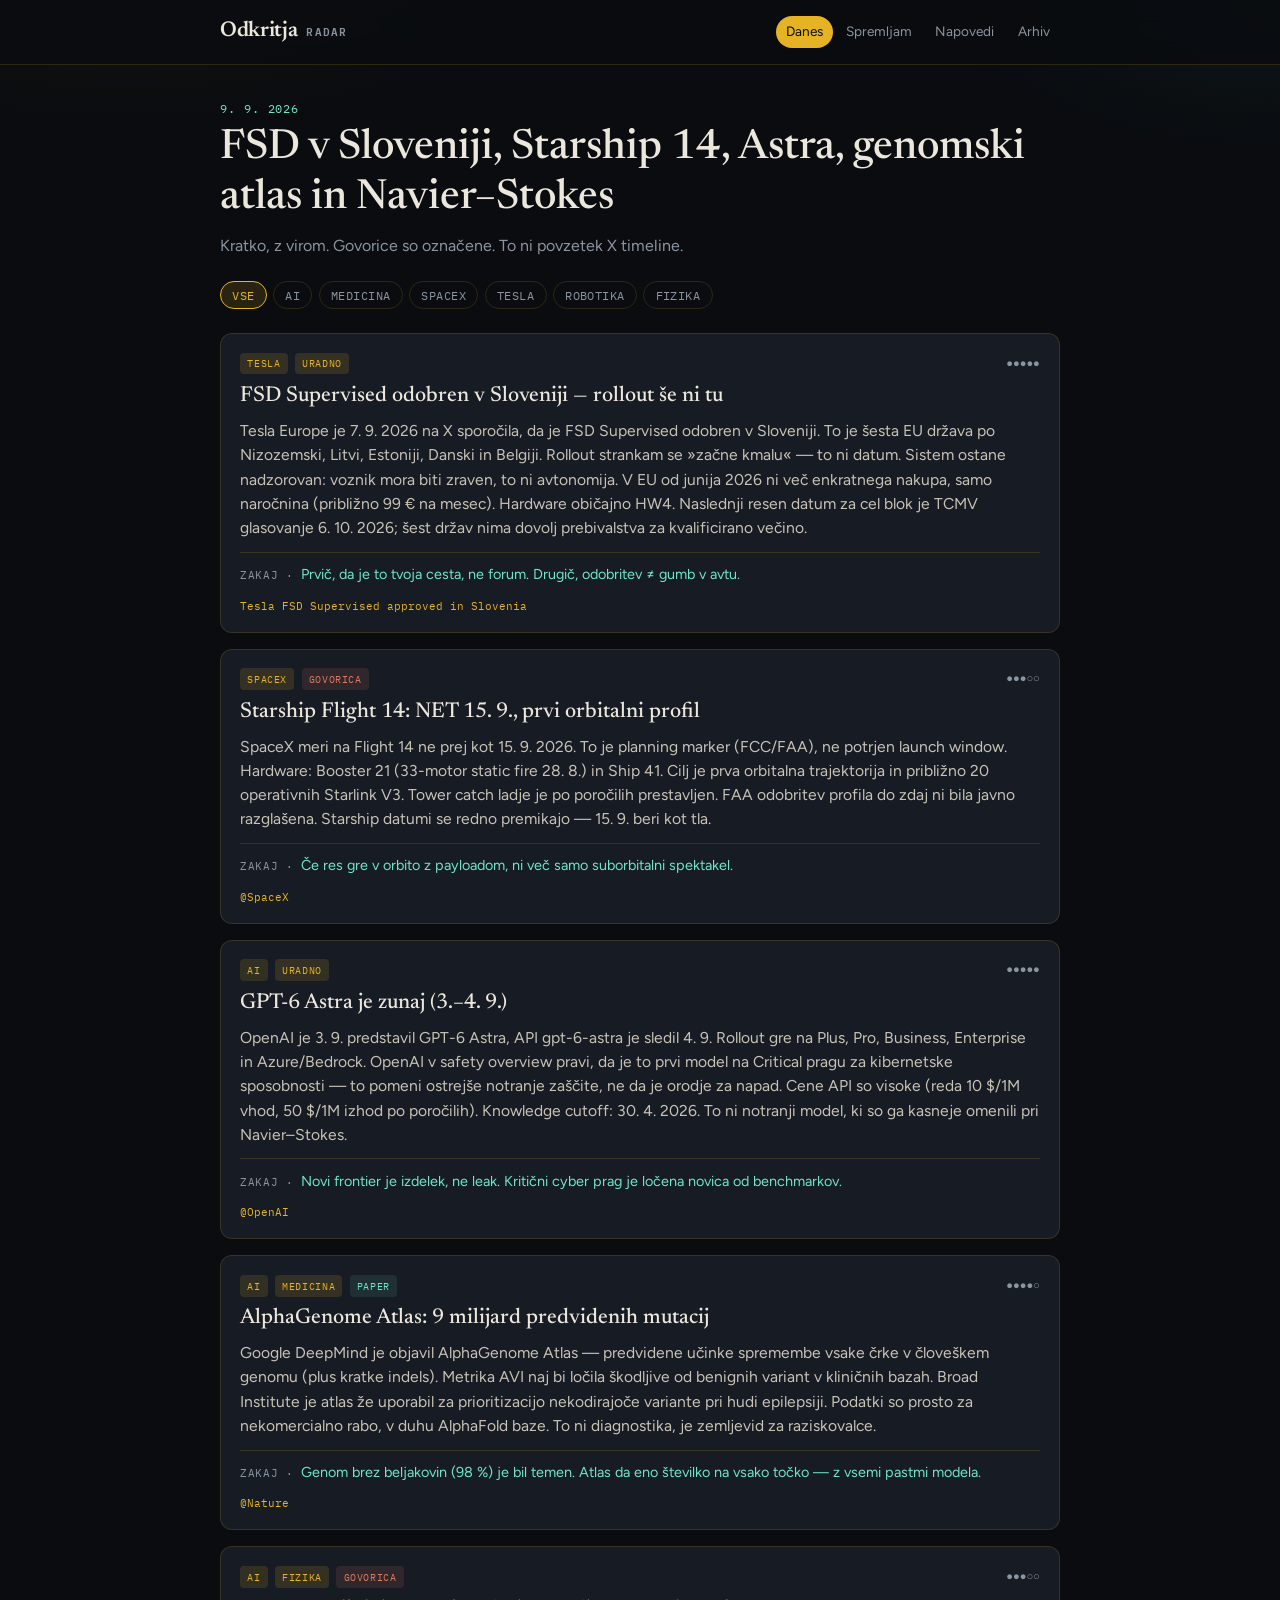
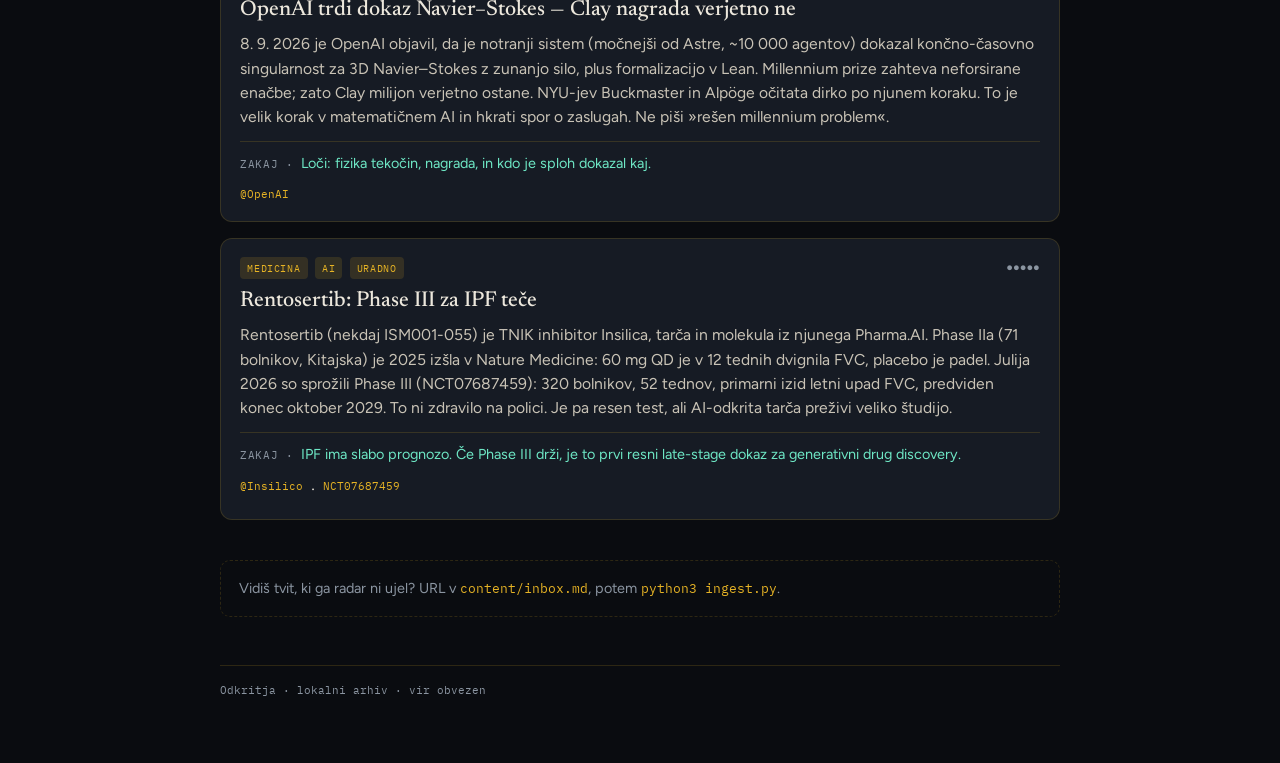
==== index.html @ 87d3150c "Prvi radar: statična stran, watchlist, ingest (RSS/inbox/x_search) in napovedi. Osebni dnevni brief " ====
<!DOCTYPE html>
<html lang="sl">
<head>
  <meta charset="UTF-8">
  <meta name="viewport" content="width=device-width, initial-scale=1">
  <meta name="description" content="Osebni dnevni radar: medicina, AI, SpaceX, Tesla. Ne news feed — 8–15 stvari, ki so zares nove.">
  <title>Odkritja — danes</title>
  <link rel="preconnect" href="https://fonts.googleapis.com">
  <link rel="preconnect" href="https://fonts.gstatic.com" crossorigin>
  <link href="https://fonts.googleapis.com/css2?family=Figtree:wght@400;500;600&family=IBM+Plex+Mono:wght@400;500&family=Newsreader:opsz,wght@6..72,500;6..72,600&display=swap" rel="stylesheet">
  <link rel="stylesheet" href="css/style.css">
</head>
<body>
  <header class="top">
    <div class="top-inner">
      <a class="brand" href="index.html"><strong>Odkritja</strong><span>radar</span></a>
      <nav class="links">
        <a class="active" href="index.html">Danes</a>
        <a href="spremljam.html">Spremljam</a>
        <a href="napovedi.html">Napovedi</a>
        <a href="arhiv.html">Arhiv</a>
      </nav>
    </div>
  </header>
  <main class="wrap">
    <section class="hero">
      <p class="meta" data-hero-meta>nalaganje…</p>
      <h1 data-hero-title>Dnevni radar</h1>
      <p class="lede">Kratko, z virom. Govorice so označene. To ni povzetek X timeline.</p>
    </section>
    <div class="filters" id="filters"></div>
    <div class="cards" id="cards"></div>
    <p class="inbox-hint">Vidiš tvit, ki ga radar ni ujel? URL v <code>content/inbox.md</code>, potem <code>python3 ingest.py</code>.</p>
    <footer class="foot">Odkritja · lokalni arhiv · vir obvezen</footer>
  </main>
  <script src="js/radar.js"></script>
  <script>Odkritja.initDanes();</script>
</body>
</html>
---- css/style.css ----
:root {
  --bg: #0a0c10;
  --bg-elev: #12161d;
  --bg-card: #161b24;
  --bg-card-hover: #1c2330;
  --paper: #ece7dc;
  --muted: #8b95a1;
  --amber: #e6b325;
  --amber-dim: rgba(230, 179, 37, 0.14);
  --mint: #6ee7c5;
  --coral: #e07a5f;
  --line: rgba(230, 179, 37, 0.16);
  --font-serif: "Newsreader", Georgia, serif;
  --font-sans: "Figtree", system-ui, sans-serif;
  --font-mono: "IBM Plex Mono", ui-monospace, monospace;
  --nav-h: 64px;
  --max: 880px;
}

*, *::before, *::after { box-sizing: border-box; margin: 0; padding: 0; }

html { font-size: 16px; }

body {
  font-family: var(--font-sans);
  background: var(--bg);
  color: var(--paper);
  line-height: 1.55;
  min-height: 100vh;
  -webkit-font-smoothing: antialiased;
}

body::before {
  content: "";
  position: fixed;
  inset: 0;
  pointer-events: none;
  background:
    radial-gradient(ellipse 80% 50% at 10% -10%, rgba(230, 179, 37, 0.07), transparent 50%),
    radial-gradient(ellipse 60% 40% at 100% 0%, rgba(110, 231, 197, 0.05), transparent 45%);
  z-index: 0;
}

a { color: var(--amber); text-decoration: none; }
a:hover { color: var(--mint); }

.wrap {
  position: relative;
  z-index: 1;
  max-width: var(--max);
  margin: 0 auto;
  padding: 0 1.25rem 4rem;
}

header.top {
  position: sticky;
  top: 0;
  z-index: 10;
  background: rgba(10, 12, 16, 0.86);
  backdrop-filter: blur(12px);
  border-bottom: 1px solid var(--line);
}

.top-inner {
  max-width: var(--max);
  margin: 0 auto;
  padding: 0 1.25rem;
  height: var(--nav-h);
  display: flex;
  align-items: center;
  justify-content: space-between;
  gap: 1rem;
}

.brand {
  display: flex;
  align-items: baseline;
  gap: 0.55rem;
  color: var(--paper);
  font-weight: 600;
  letter-spacing: -0.02em;
}

.brand strong {
  font-family: var(--font-serif);
  font-size: 1.35rem;
  font-weight: 600;
}

.brand span {
  font-family: var(--font-mono);
  font-size: 0.68rem;
  color: var(--muted);
  text-transform: uppercase;
  letter-spacing: 0.12em;
}

nav.links {
  display: flex;
  gap: 0.15rem;
  flex-wrap: wrap;
}

nav.links a {
  font-size: 0.85rem;
  color: var(--muted);
  padding: 0.35rem 0.65rem;
  border-radius: 999px;
}

nav.links a:hover,
nav.links a.active {
  color: var(--bg);
  background: var(--amber);
}

.hero {
  padding: 2.2rem 0 1.4rem;
}

.hero .meta {
  font-family: var(--font-mono);
  font-size: 0.72rem;
  color: var(--mint);
  letter-spacing: 0.08em;
  text-transform: uppercase;
}

.hero h1 {
  font-family: var(--font-serif);
  font-size: clamp(1.8rem, 4vw, 2.6rem);
  font-weight: 500;
  line-height: 1.2;
  margin: 0.4rem 0 0.6rem;
}

.hero p.lede {
  color: var(--muted);
  max-width: 40rem;
}

.filters {
  display: flex;
  flex-wrap: wrap;
  gap: 0.4rem;
  margin: 0 0 1.5rem;
}

.filters button {
  font-family: var(--font-mono);
  font-size: 0.72rem;
  letter-spacing: 0.04em;
  text-transform: uppercase;
  border: 1px solid var(--line);
  background: transparent;
  color: var(--muted);
  padding: 0.35rem 0.7rem;
  border-radius: 999px;
  cursor: pointer;
}

.filters button:hover,
.filters button.on {
  border-color: var(--amber);
  color: var(--amber);
  background: var(--amber-dim);
}

.search {
  width: 100%;
  margin-bottom: 1.25rem;
  font-family: var(--font-sans);
  font-size: 1rem;
  background: var(--bg-elev);
  border: 1px solid var(--line);
  color: var(--paper);
  padding: 0.7rem 0.9rem;
  border-radius: 8px;
}

.search:focus {
  outline: 1px solid var(--amber);
}

.cards { display: grid; gap: 1rem; }

.card {
  background: var(--bg-card);
  border: 1px solid var(--line);
  border-radius: 12px;
  padding: 1.15rem 1.2rem 1.05rem;
}

.card:hover { background: var(--bg-card-hover); }

.card .row {
  display: flex;
  flex-wrap: wrap;
  align-items: center;
  gap: 0.45rem;
  margin-bottom: 0.55rem;
}

.pill {
  font-family: var(--font-mono);
  font-size: 0.65rem;
  letter-spacing: 0.06em;
  text-transform: uppercase;
  padding: 0.18rem 0.45rem;
  border-radius: 4px;
  background: var(--amber-dim);
  color: var(--amber);
}

.pill.status-paper { color: var(--mint); background: rgba(110, 231, 197, 0.1); }
.pill.status-uradno { color: var(--amber); }
.pill.status-govorica { color: var(--coral); background: rgba(224, 122, 95, 0.12); }
.pill.status-napoved { color: var(--paper); background: rgba(236, 231, 220, 0.08); }
.pill.status-open { color: var(--amber); }
.pill.status-hit { color: var(--mint); background: rgba(110, 231, 197, 0.12); }
.pill.status-miss { color: var(--coral); background: rgba(224, 122, 95, 0.12); }
.pill.status-partial { color: var(--paper); }
.pill.status-zapadlo { color: var(--coral); }

.stars {
  font-family: var(--font-mono);
  font-size: 0.7rem;
  color: var(--muted);
  margin-left: auto;
}

.card h2 {
  font-family: var(--font-serif);
  font-size: 1.35rem;
  font-weight: 500;
  line-height: 1.25;
  margin-bottom: 0.55rem;
}

.card .body {
  color: #c9c3b6;
  font-size: 0.98rem;
}

.card .why {
  margin-top: 0.7rem;
  padding-top: 0.65rem;
  border-top: 1px solid var(--line);
  font-size: 0.9rem;
  color: var(--mint);
}

.card .why::before {
  content: "Zakaj · ";
  font-family: var(--font-mono);
  font-size: 0.68rem;
  letter-spacing: 0.06em;
  text-transform: uppercase;
  color: var(--muted);
}

.viri {
  margin-top: 0.75rem;
  display: flex;
  flex-wrap: wrap;
  gap: 0.5rem;
}

.viri a {
  font-family: var(--font-mono);
  font-size: 0.7rem;
}

.empty, .napaka {
  color: var(--muted);
  padding: 2rem 0;
}

.watch-status {
  color: #c9c3b6;
  margin: 0.4rem 0 0.6rem;
}

.watch-next {
  font-family: var(--font-mono);
  font-size: 0.75rem;
  color: var(--amber);
}

.zgodovina {
  margin-top: 0.8rem;
  padding-left: 1rem;
  border-left: 2px solid var(--line);
  list-style: none;
}

.zgodovina li {
  font-size: 0.85rem;
  color: var(--muted);
  margin-bottom: 0.4rem;
}

.zgodovina time {
  font-family: var(--font-mono);
  font-size: 0.7rem;
  color: var(--amber);
  margin-right: 0.4rem;
}

.claim {
  font-family: var(--font-serif);
  font-size: 1.25rem;
  margin: 0.4rem 0 0.6rem;
}

.razsodba {
  margin-top: 0.5rem;
  color: var(--muted);
  font-size: 0.9rem;
}

.inbox-hint {
  margin-top: 2.5rem;
  padding: 1rem 1.1rem;
  border: 1px dashed var(--line);
  border-radius: 10px;
  color: var(--muted);
  font-size: 0.9rem;
}

.inbox-hint code {
  font-family: var(--font-mono);
  font-size: 0.8rem;
  color: var(--amber);
}

footer.foot {
  margin-top: 3rem;
  padding-top: 1rem;
  border-top: 1px solid var(--line);
  font-family: var(--font-mono);
  font-size: 0.7rem;
  color: var(--muted);
}

.kalendar {
  display: flex;
  flex-wrap: wrap;
  gap: 0.4rem;
  margin-bottom: 1.5rem;
}

.kalendar a, .kalendar button {
  font-family: var(--font-mono);
  font-size: 0.75rem;
  border: 1px solid var(--line);
  background: var(--bg-card);
  color: var(--paper);
  padding: 0.35rem 0.55rem;
  border-radius: 6px;
  cursor: pointer;
}

.kalendar a.on, .kalendar button.on {
  background: var(--amber);
  color: var(--bg);
  border-color: var(--amber);
}

@media (max-width: 640px) {
  .brand span { display: none; }
  nav.links a { padding: 0.3rem 0.45rem; font-size: 0.78rem; }
  .card h2 { font-size: 1.18rem; }
}
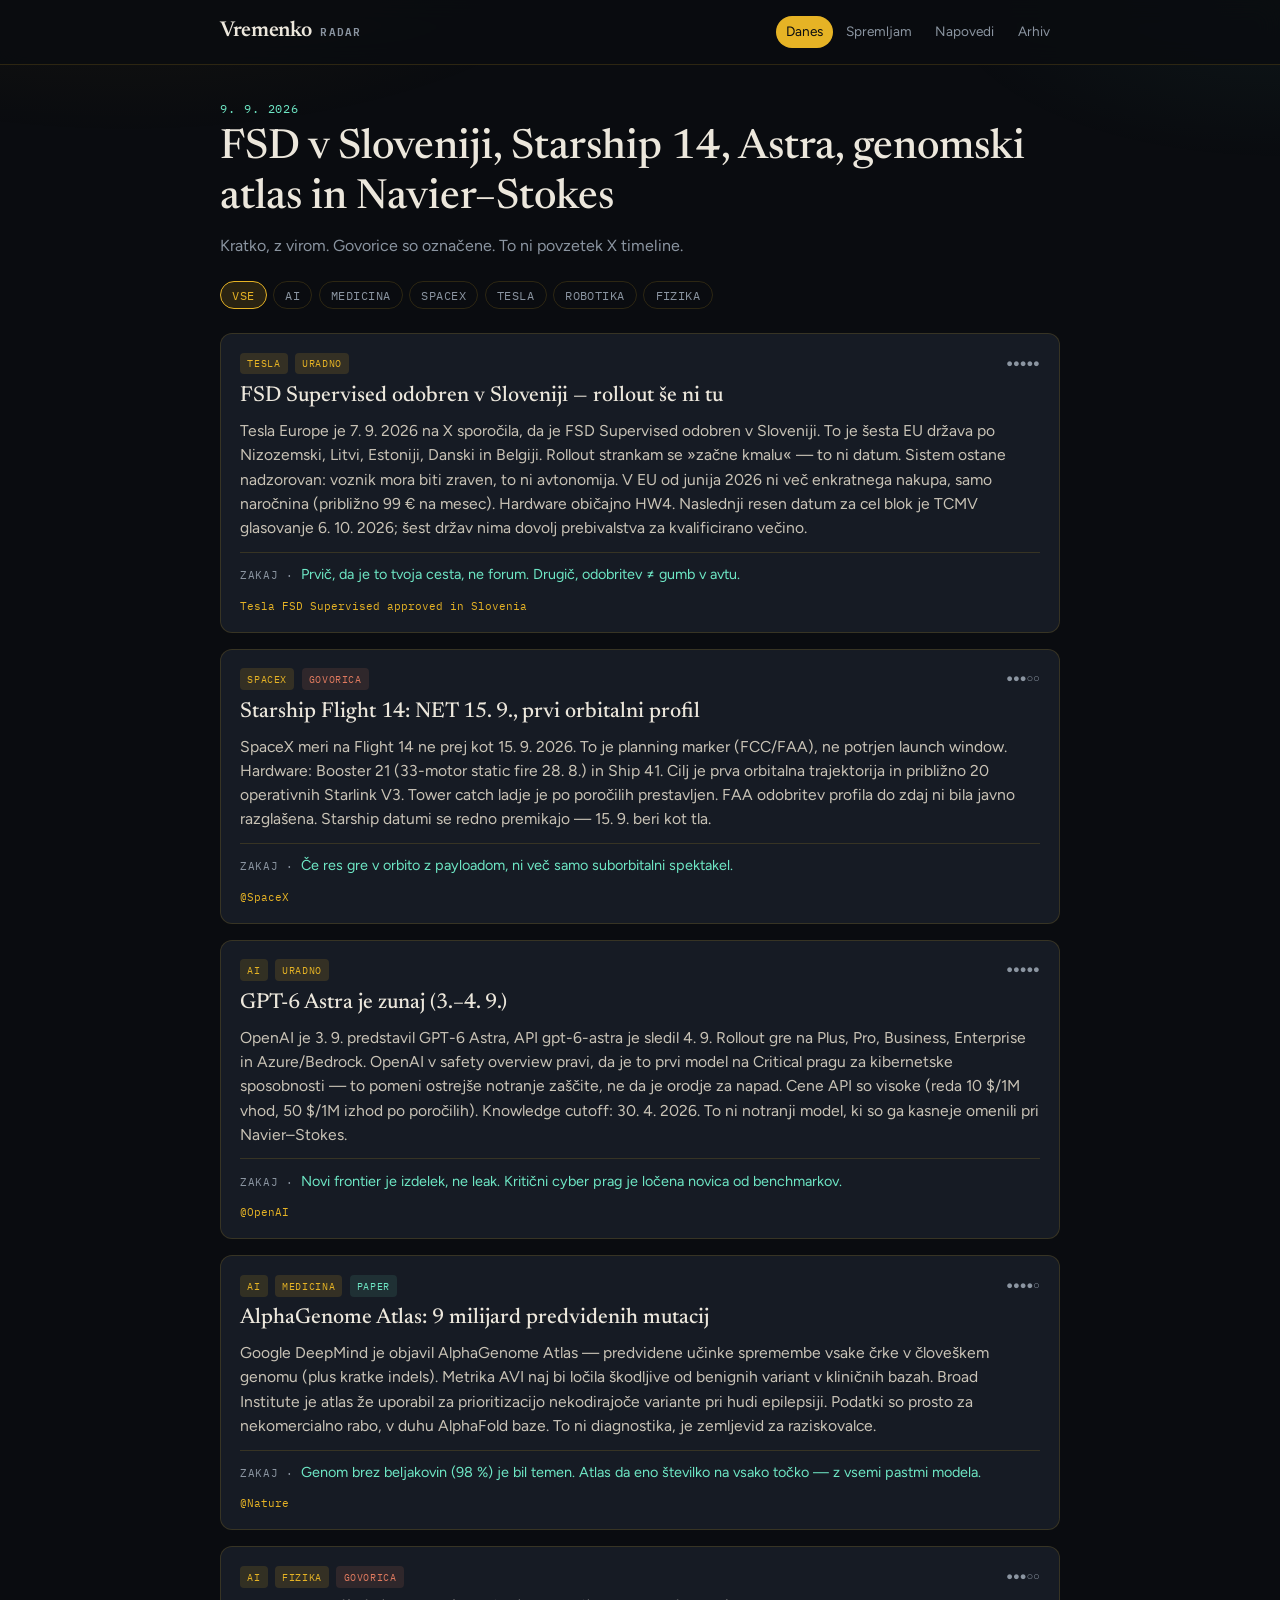
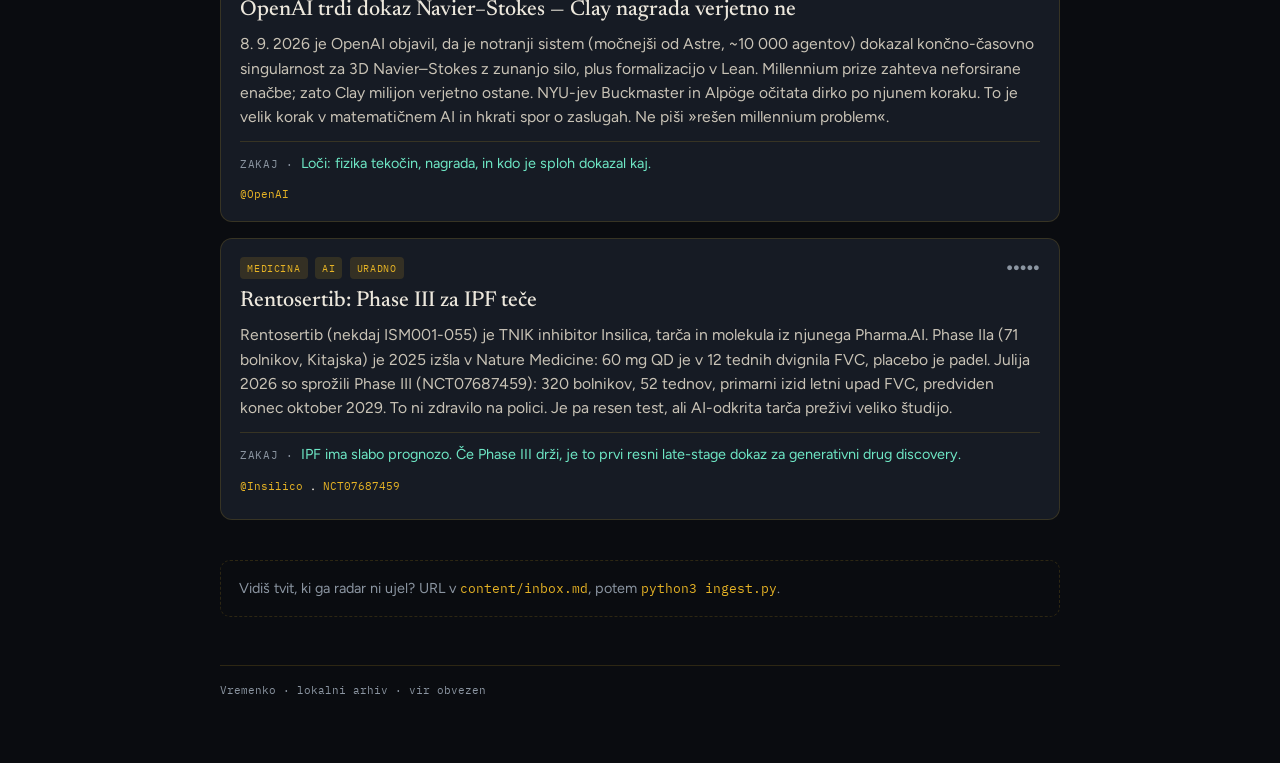
==== commit 139d4dd5: "Preimenuj radar v Vremenko. Ime na strani in v ingestu, da ga na Vercelu uvoziš pod tem imenom. Co-A" ====
--- a/index.html
+++ b/index.html
@@ -4,7 +4,7 @@
   <meta charset="UTF-8">
   <meta name="viewport" content="width=device-width, initial-scale=1">
   <meta name="description" content="Osebni dnevni radar: medicina, AI, SpaceX, Tesla. Ne news feed — 8–15 stvari, ki so zares nove.">
-  <title>Odkritja — danes</title>
+  <title>Vremenko — danes</title>
   <link rel="preconnect" href="https://fonts.googleapis.com">
   <link rel="preconnect" href="https://fonts.gstatic.com" crossorigin>
   <link href="https://fonts.googleapis.com/css2?family=Figtree:wght@400;500;600&family=IBM+Plex+Mono:wght@400;500&family=Newsreader:opsz,wght@6..72,500;6..72,600&display=swap" rel="stylesheet">
@@ -13,7 +13,7 @@
 <body>
   <header class="top">
     <div class="top-inner">
-      <a class="brand" href="index.html"><strong>Odkritja</strong><span>radar</span></a>
+      <a class="brand" href="index.html"><strong>Vremenko</strong><span>radar</span></a>
       <nav class="links">
         <a class="active" href="index.html">Danes</a>
         <a href="spremljam.html">Spremljam</a>
@@ -31,9 +31,9 @@
     <div class="filters" id="filters"></div>
     <div class="cards" id="cards"></div>
     <p class="inbox-hint">Vidiš tvit, ki ga radar ni ujel? URL v <code>content/inbox.md</code>, potem <code>python3 ingest.py</code>.</p>
-    <footer class="foot">Odkritja · lokalni arhiv · vir obvezen</footer>
+    <footer class="foot">Vremenko · lokalni arhiv · vir obvezen</footer>
   </main>
   <script src="js/radar.js"></script>
-  <script>Odkritja.initDanes();</script>
+  <script>Vremenko.initDanes();</script>
 </body>
 </html>
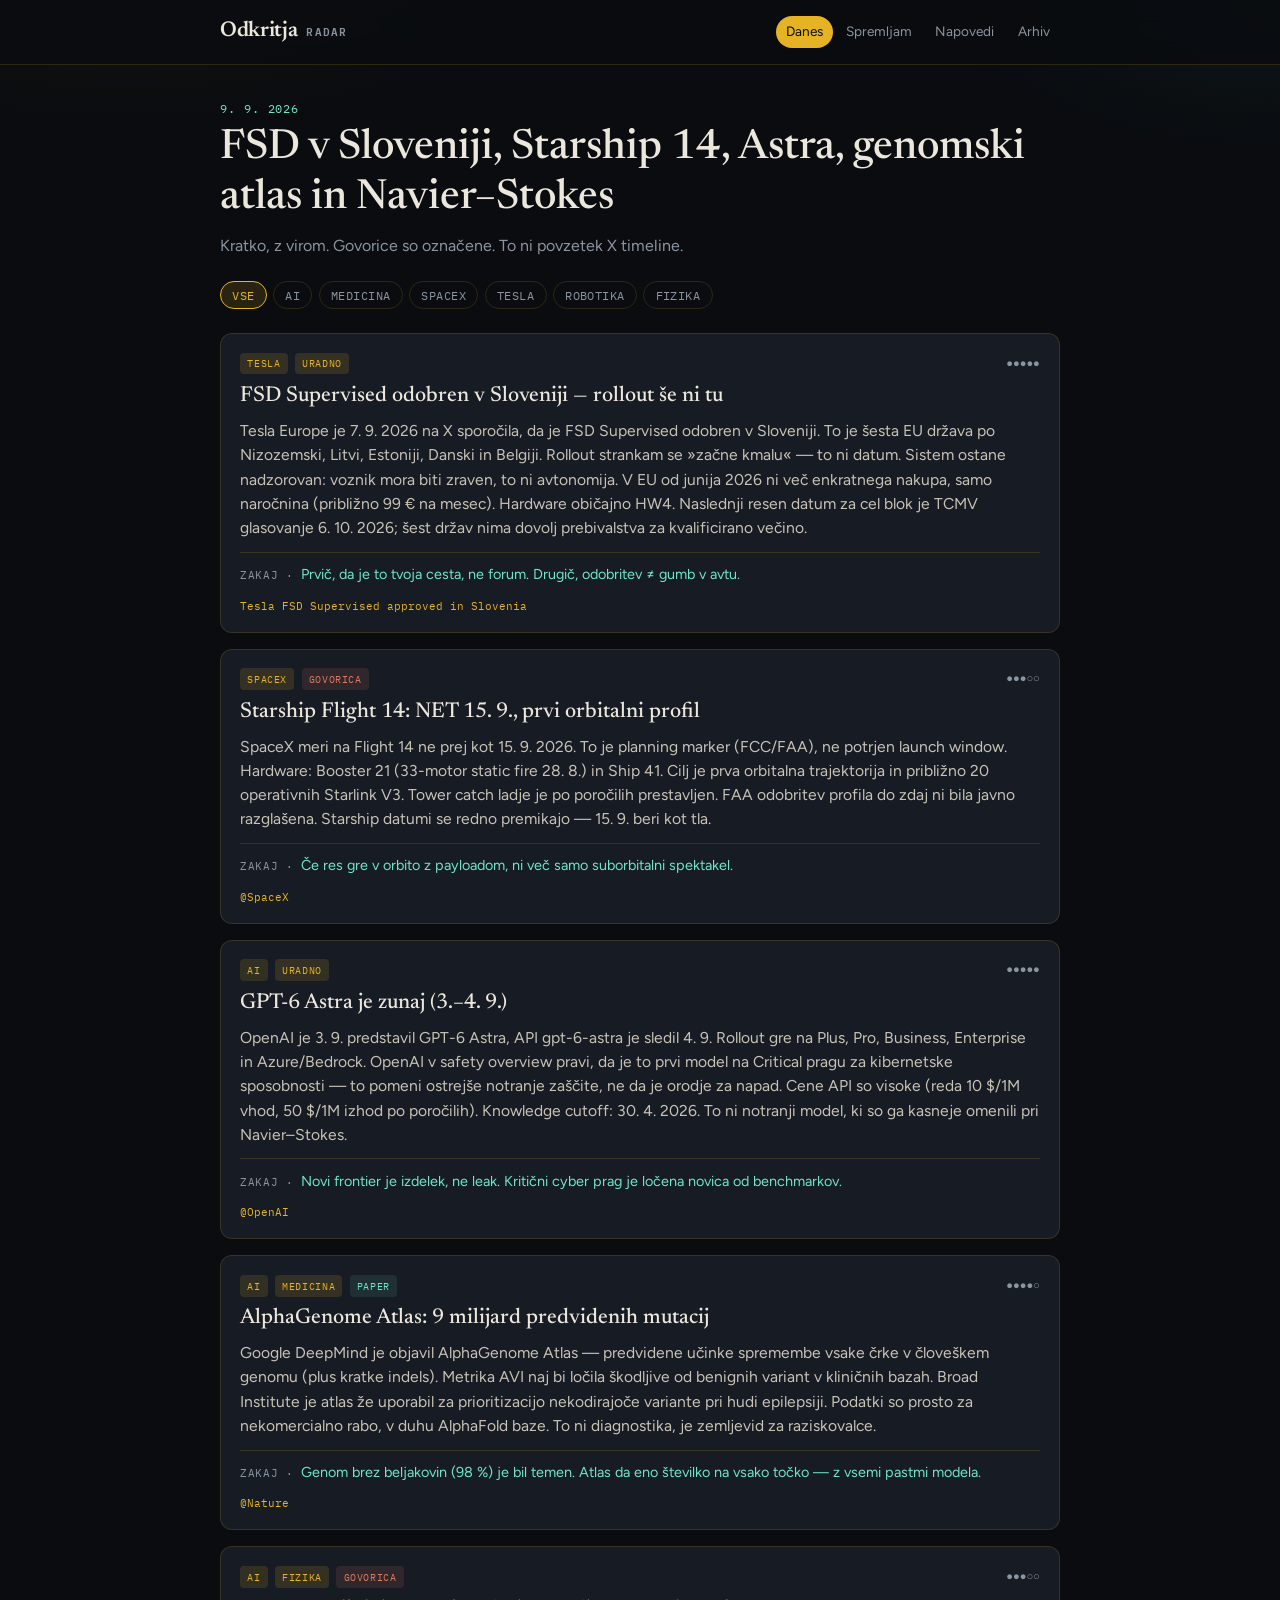
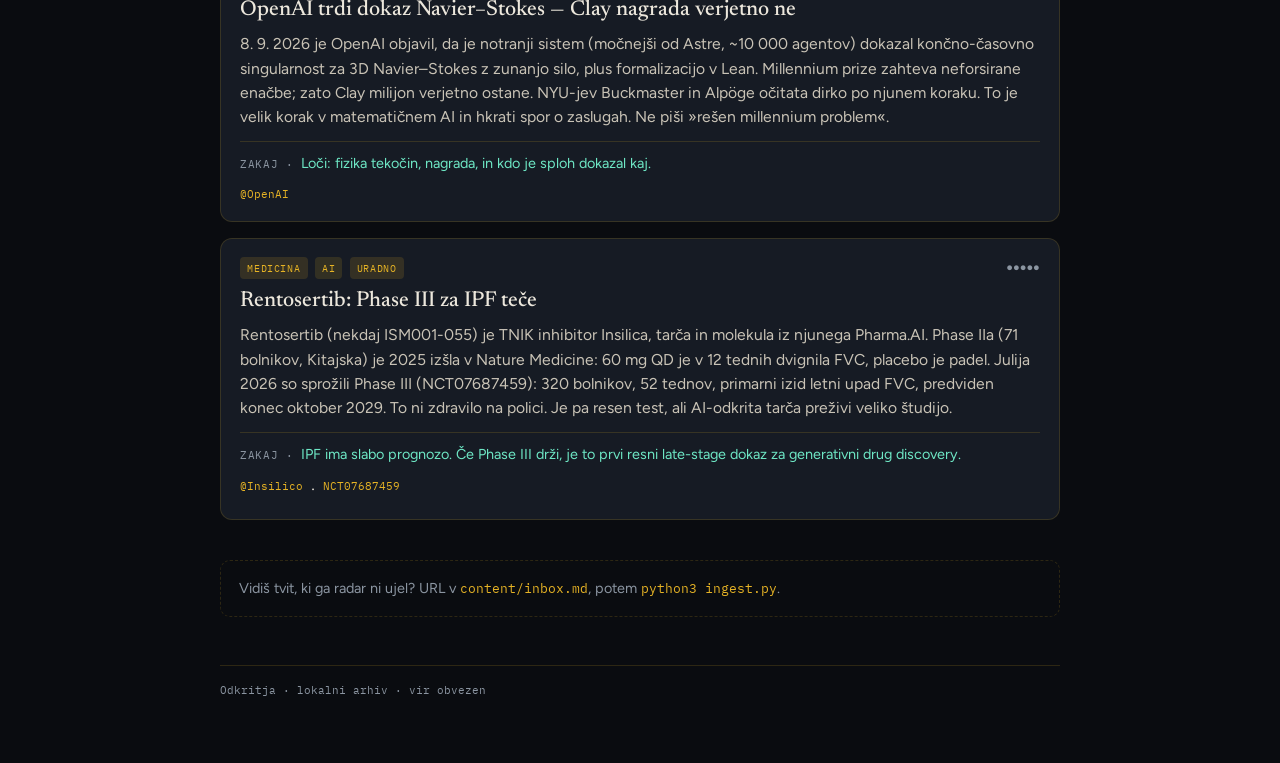
==== commit 3418e0cc: "Vrni ime radarja na Odkritja. Vremenko je bil zamenjan repo; vremenska aplikacija Vreme ostane ločen" ====
--- a/index.html
+++ b/index.html
@@ -4,7 +4,7 @@
   <meta charset="UTF-8">
   <meta name="viewport" content="width=device-width, initial-scale=1">
   <meta name="description" content="Osebni dnevni radar: medicina, AI, SpaceX, Tesla. Ne news feed — 8–15 stvari, ki so zares nove.">
-  <title>Vremenko — danes</title>
+  <title>Odkritja — danes</title>
   <link rel="preconnect" href="https://fonts.googleapis.com">
   <link rel="preconnect" href="https://fonts.gstatic.com" crossorigin>
   <link href="https://fonts.googleapis.com/css2?family=Figtree:wght@400;500;600&family=IBM+Plex+Mono:wght@400;500&family=Newsreader:opsz,wght@6..72,500;6..72,600&display=swap" rel="stylesheet">
@@ -13,7 +13,7 @@
 <body>
   <header class="top">
     <div class="top-inner">
-      <a class="brand" href="index.html"><strong>Vremenko</strong><span>radar</span></a>
+      <a class="brand" href="index.html"><strong>Odkritja</strong><span>radar</span></a>
       <nav class="links">
         <a class="active" href="index.html">Danes</a>
         <a href="spremljam.html">Spremljam</a>
@@ -31,9 +31,9 @@
     <div class="filters" id="filters"></div>
     <div class="cards" id="cards"></div>
     <p class="inbox-hint">Vidiš tvit, ki ga radar ni ujel? URL v <code>content/inbox.md</code>, potem <code>python3 ingest.py</code>.</p>
-    <footer class="foot">Vremenko · lokalni arhiv · vir obvezen</footer>
+    <footer class="foot">Odkritja · lokalni arhiv · vir obvezen</footer>
   </main>
   <script src="js/radar.js"></script>
-  <script>Vremenko.initDanes();</script>
+  <script>Odkritja.initDanes();</script>
 </body>
 </html>
